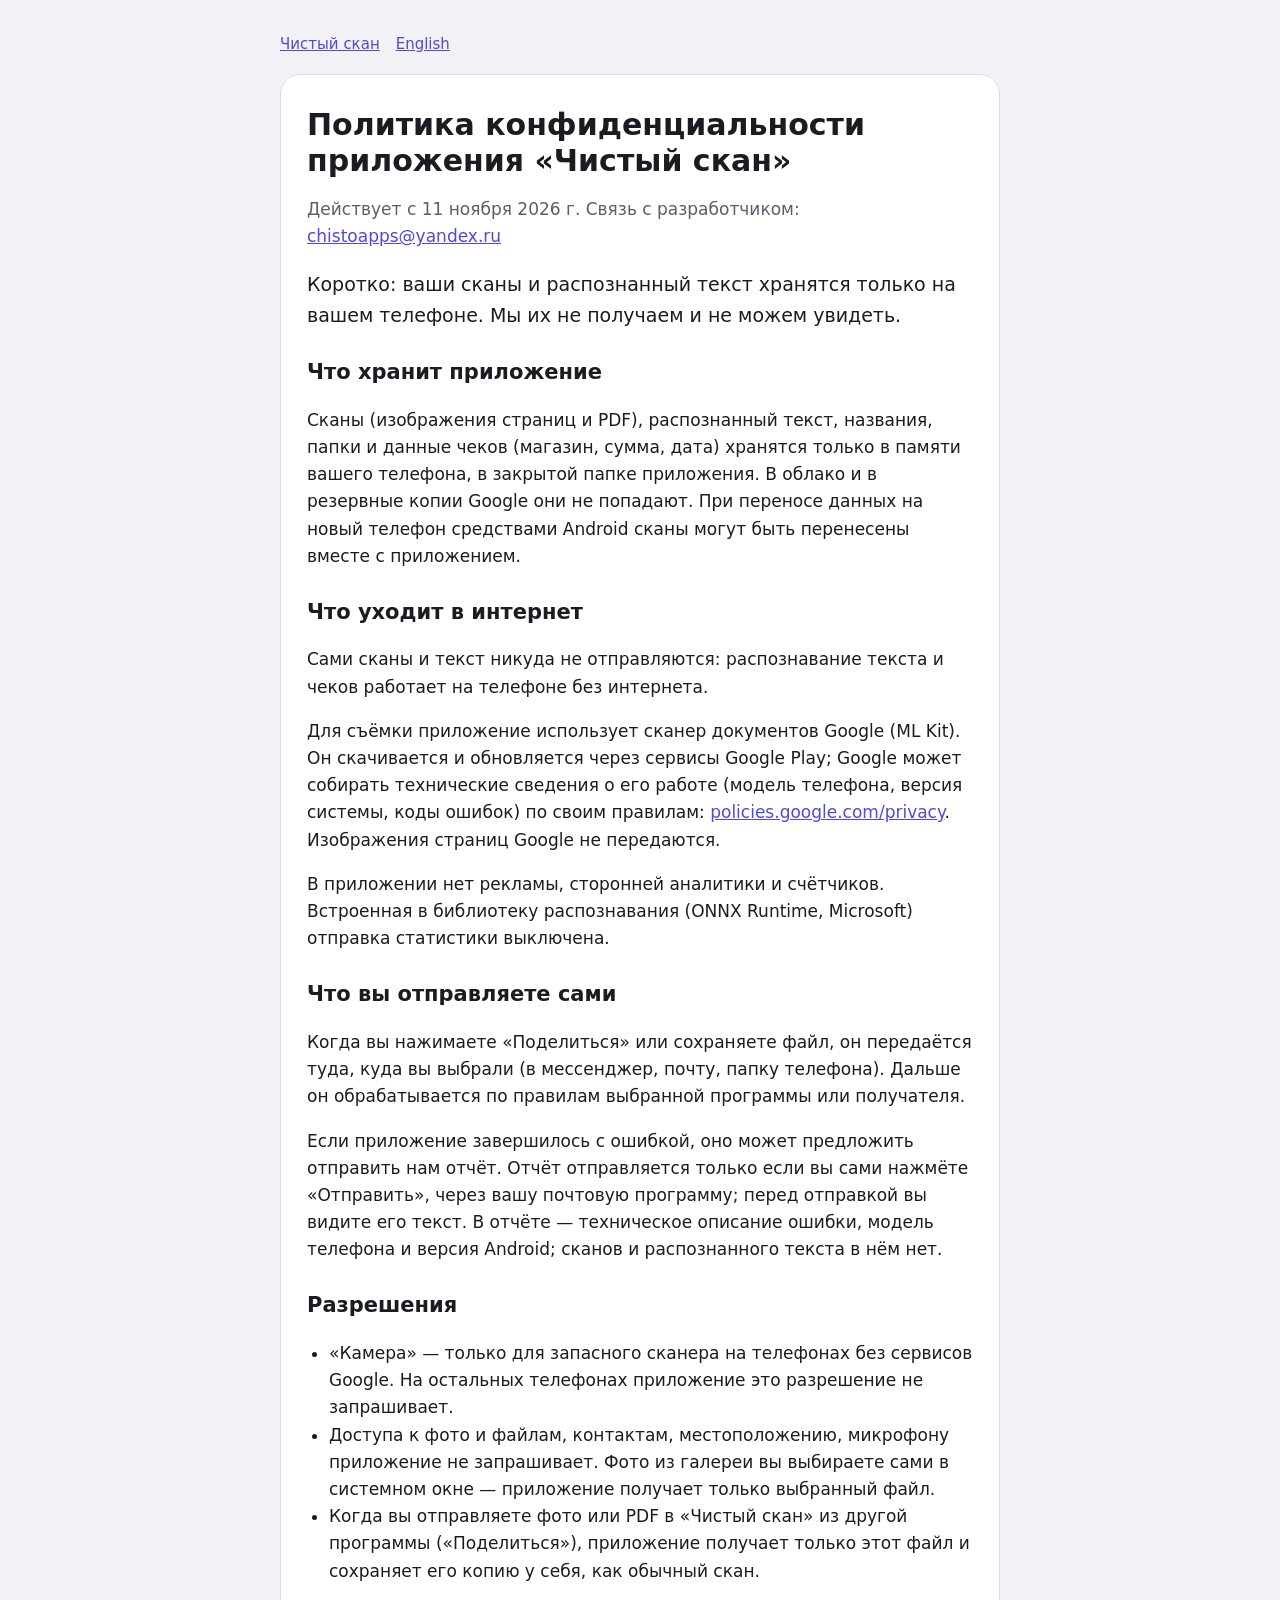
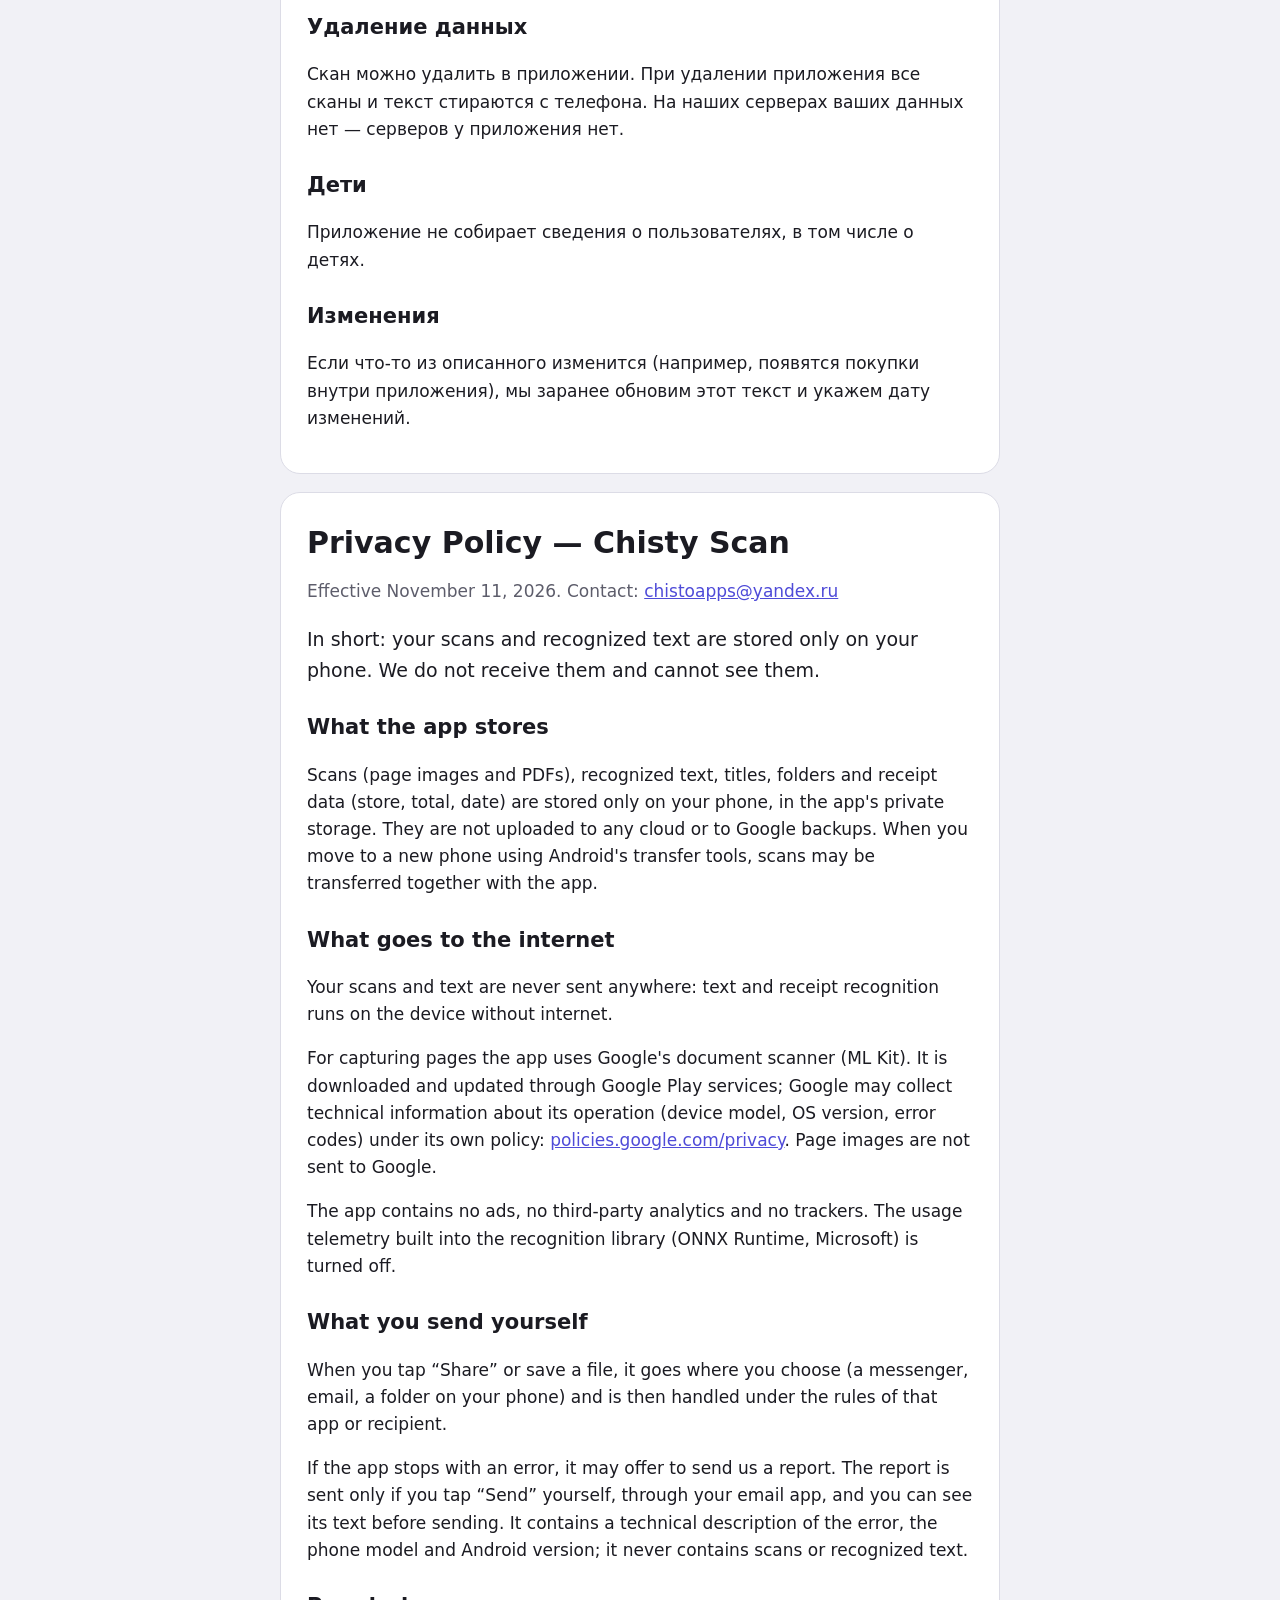
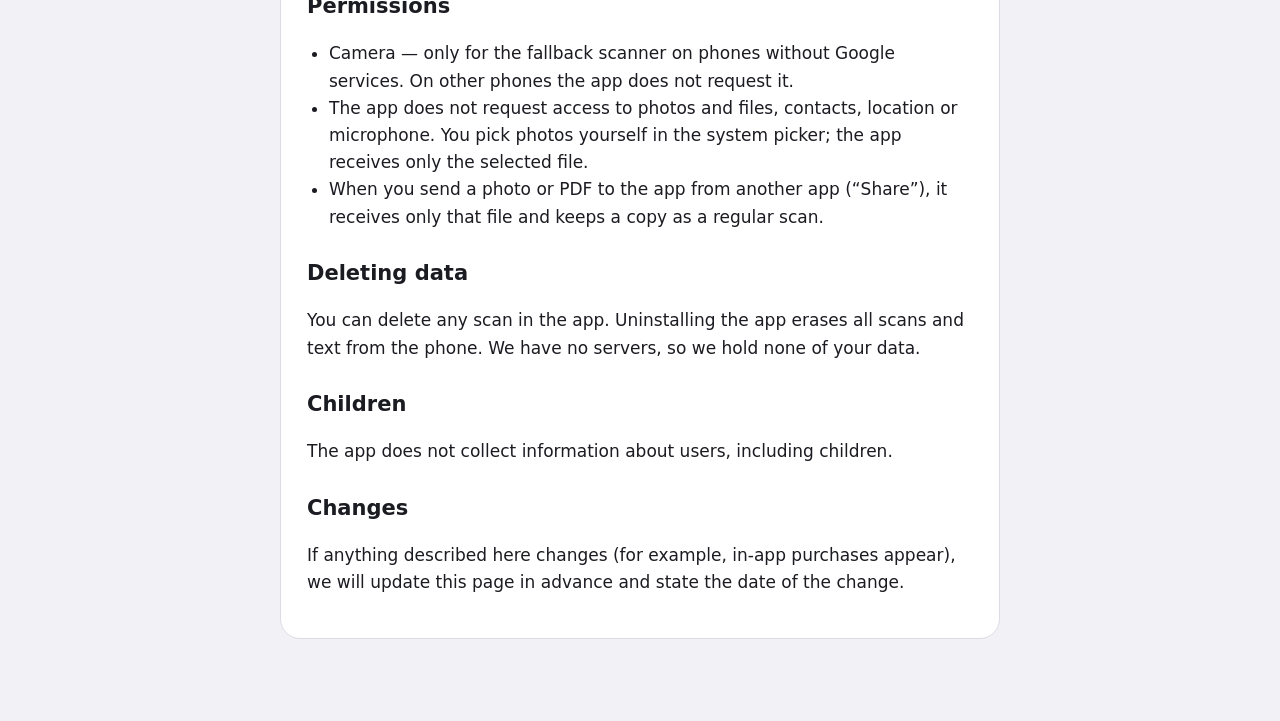
==== privacy/index.html @ bea652b1 "Create index.html" ====
<!DOCTYPE html>
<html lang="ru">
<head>
<meta charset="utf-8">
<meta name="viewport" content="width=device-width, initial-scale=1">
<title>Политика конфиденциальности — Чистый скан</title>
<link rel="stylesheet" href="/style.css">
</head>
<body>
<main>
<nav><a href="/">Чистый скан</a><a href="#en">English</a></nav>

<div class="card">
<h1>Политика конфиденциальности приложения «Чистый скан»</h1>
<p class="muted">Действует с 11 ноября 2026 г. Связь с разработчиком: <a href="mailto:chistoapps@yandex.ru">chistoapps@yandex.ru</a></p>
<p class="lead">Коротко: ваши сканы и распознанный текст хранятся только на вашем телефоне. Мы их не получаем и не можем увидеть.</p>

<h2>Что хранит приложение</h2>
<p>Сканы (изображения страниц и PDF), распознанный текст, названия, папки и данные чеков (магазин, сумма, дата) хранятся только в памяти вашего телефона, в закрытой папке приложения. В облако и в резервные копии Google они не попадают. При переносе данных на новый телефон средствами Android сканы могут быть перенесены вместе с приложением.</p>

<h2>Что уходит в интернет</h2>
<p>Сами сканы и текст никуда не отправляются: распознавание текста и чеков работает на телефоне без интернета.</p>
<p>Для съёмки приложение использует сканер документов Google (ML Kit). Он скачивается и обновляется через сервисы Google Play; Google может собирать технические сведения о его работе (модель телефона, версия системы, коды ошибок) по своим правилам: <a href="https://policies.google.com/privacy">policies.google.com/privacy</a>. Изображения страниц Google не передаются.</p>
<p>В приложении нет рекламы, сторонней аналитики и счётчиков. Встроенная в библиотеку распознавания (ONNX Runtime, Microsoft) отправка статистики выключена.</p>

<h2>Что вы отправляете сами</h2>
<p>Когда вы нажимаете «Поделиться» или сохраняете файл, он передаётся туда, куда вы выбрали (в мессенджер, почту, папку телефона). Дальше он обрабатывается по правилам выбранной программы или получателя.</p>
<p>Если приложение завершилось с ошибкой, оно может предложить отправить нам отчёт. Отчёт отправляется только если вы сами нажмёте «Отправить», через вашу почтовую программу; перед отправкой вы видите его текст. В отчёте — техническое описание ошибки, модель телефона и версия Android; сканов и распознанного текста в нём нет.</p>

<h2>Разрешения</h2>
<ul>
<li>«Камера» — только для запасного сканера на телефонах без сервисов Google. На остальных телефонах приложение это разрешение не запрашивает.</li>
<li>Доступа к фото и файлам, контактам, местоположению, микрофону приложение не запрашивает. Фото из галереи вы выбираете сами в системном окне — приложение получает только выбранный файл.</li>
<li>Когда вы отправляете фото или PDF в «Чистый скан» из другой программы («Поделиться»), приложение получает только этот файл и сохраняет его копию у себя, как обычный скан.</li>
</ul>

<h2>Удаление данных</h2>
<p>Скан можно удалить в приложении. При удалении приложения все сканы и текст стираются с телефона. На наших серверах ваших данных нет — серверов у приложения нет.</p>

<h2>Дети</h2>
<p>Приложение не собирает сведения о пользователях, в том числе о детях.</p>

<h2>Изменения</h2>
<p>Если что-то из описанного изменится (например, появятся покупки внутри приложения), мы заранее обновим этот текст и укажем дату изменений.</p>
</div>

<div class="card" id="en" lang="en">
<h1>Privacy Policy — Chisty Scan</h1>
<p class="muted">Effective November 11, 2026. Contact: <a href="mailto:chistoapps@yandex.ru">chistoapps@yandex.ru</a></p>
<p class="lead">In short: your scans and recognized text are stored only on your phone. We do not receive them and cannot see them.</p>

<h2>What the app stores</h2>
<p>Scans (page images and PDFs), recognized text, titles, folders and receipt data (store, total, date) are stored only on your phone, in the app's private storage. They are not uploaded to any cloud or to Google backups. When you move to a new phone using Android's transfer tools, scans may be transferred together with the app.</p>

<h2>What goes to the internet</h2>
<p>Your scans and text are never sent anywhere: text and receipt recognition runs on the device without internet.</p>
<p>For capturing pages the app uses Google's document scanner (ML Kit). It is downloaded and updated through Google Play services; Google may collect technical information about its operation (device model, OS version, error codes) under its own policy: <a href="https://policies.google.com/privacy">policies.google.com/privacy</a>. Page images are not sent to Google.</p>
<p>The app contains no ads, no third-party analytics and no trackers. The usage telemetry built into the recognition library (ONNX Runtime, Microsoft) is turned off.</p>

<h2>What you send yourself</h2>
<p>When you tap “Share” or save a file, it goes where you choose (a messenger, email, a folder on your phone) and is then handled under the rules of that app or recipient.</p>
<p>If the app stops with an error, it may offer to send us a report. The report is sent only if you tap “Send” yourself, through your email app, and you can see its text before sending. It contains a technical description of the error, the phone model and Android version; it never contains scans or recognized text.</p>

<h2>Permissions</h2>
<ul>
<li>Camera — only for the fallback scanner on phones without Google services. On other phones the app does not request it.</li>
<li>The app does not request access to photos and files, contacts, location or microphone. You pick photos yourself in the system picker; the app receives only the selected file.</li>
<li>When you send a photo or PDF to the app from another app (“Share”), it receives only that file and keeps a copy as a regular scan.</li>
</ul>

<h2>Deleting data</h2>
<p>You can delete any scan in the app. Uninstalling the app erases all scans and text from the phone. We have no servers, so we hold none of your data.</p>

<h2>Children</h2>
<p>The app does not collect information about users, including children.</p>

<h2>Changes</h2>
<p>If anything described here changes (for example, in-app purchases appear), we will update this page in advance and state the date of the change.</p>
</div>
</main>
</body>
</html>
---- style.css ----
:root{--bg:#F1F1F6;--fg:#1b1b22;--muted:#5d5d6b;--acc:#4F4BD8;--card:#fff;--line:#dcdce6}
@media (prefers-color-scheme:dark){:root{--bg:#111216;--fg:#ececf2;--muted:#a3a3b2;--acc:#A9A7FF;--card:#1b1c22;--line:#2c2d36}}
*{box-sizing:border-box}
body{margin:0;background:var(--bg);color:var(--fg);font:17px/1.6 system-ui,-apple-system,"Segoe UI",Roboto,sans-serif}
main{max-width:760px;margin:0 auto;padding:32px 20px 64px}
.card{background:var(--card);border:1px solid var(--line);border-radius:20px;padding:24px 26px;margin:18px 0}
h1{font-size:30px;line-height:1.2;margin:8px 0 6px}
h2{font-size:21px;margin:26px 0 6px}
p,li{color:var(--fg)}
.muted{color:var(--muted)}
a{color:var(--acc)}
nav{display:flex;gap:16px;flex-wrap:wrap;font-size:15px}
ul{padding-left:22px}
.lead{font-size:19px}
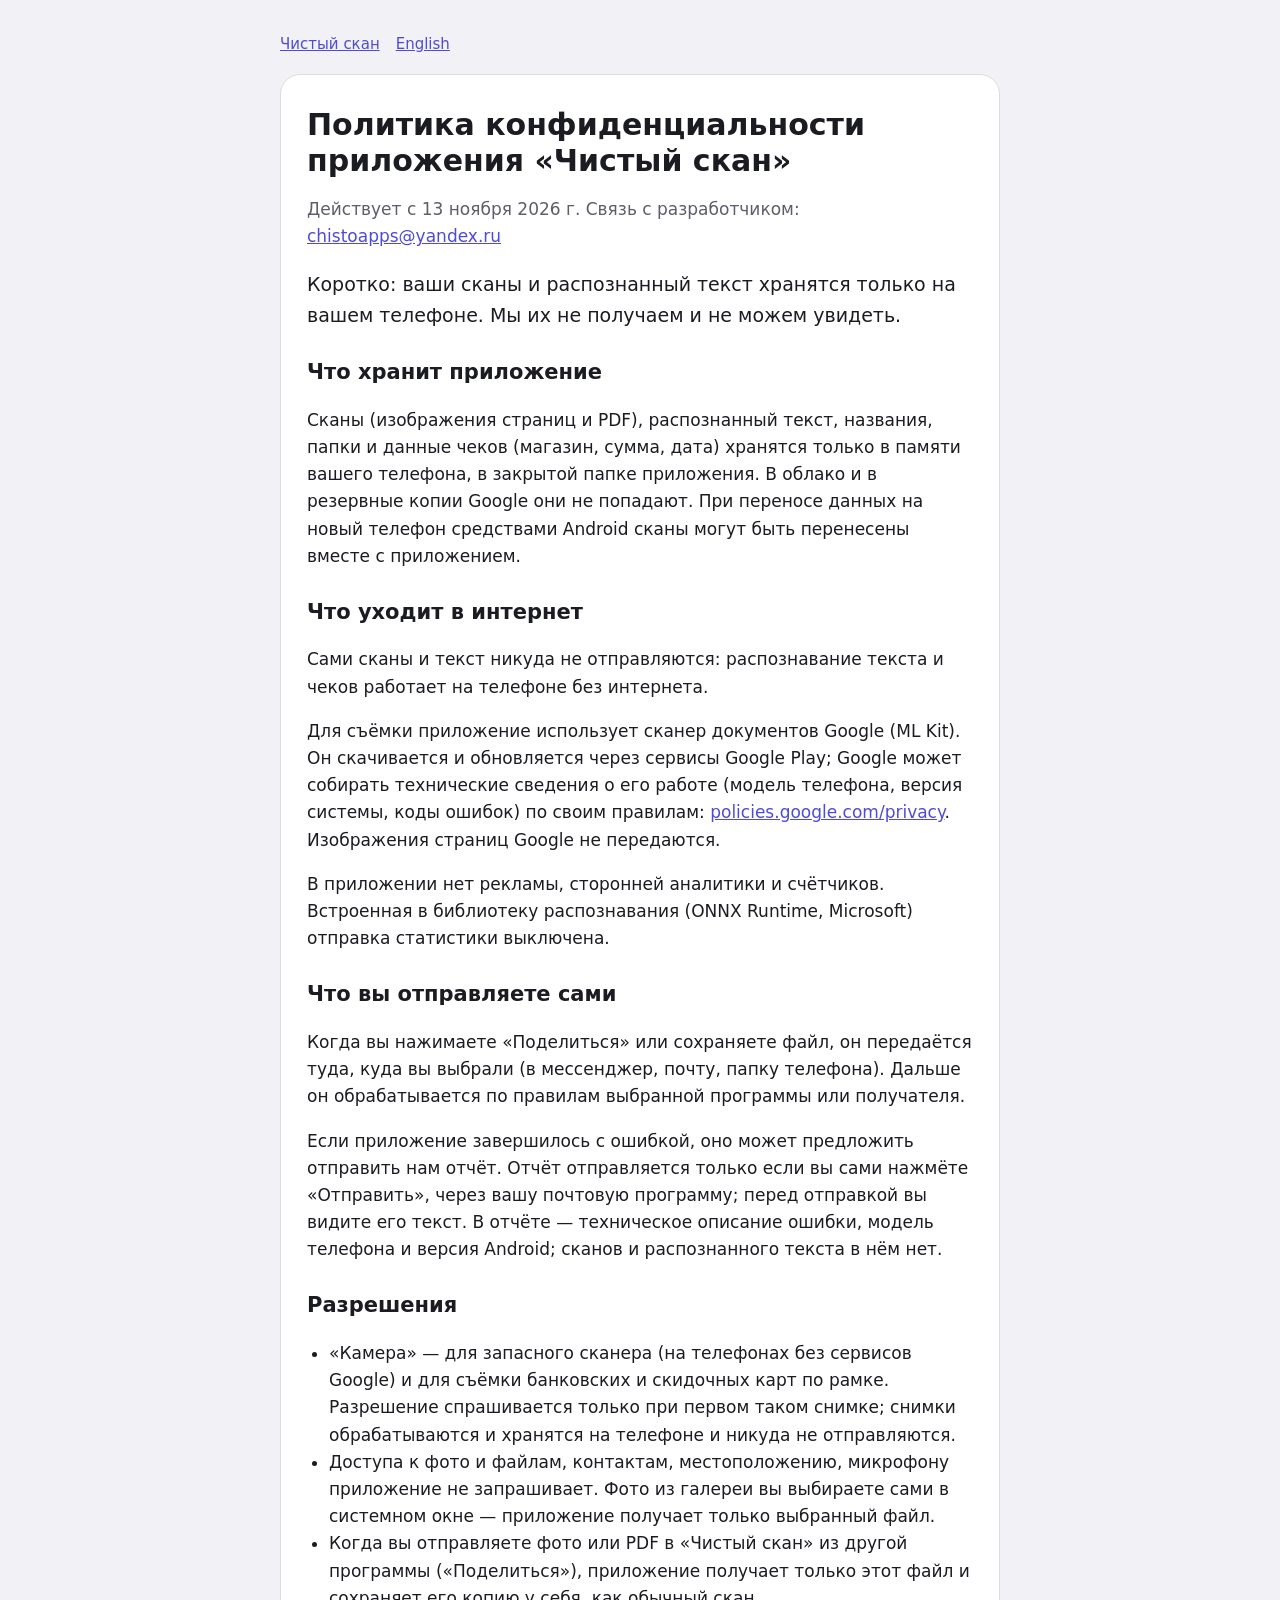
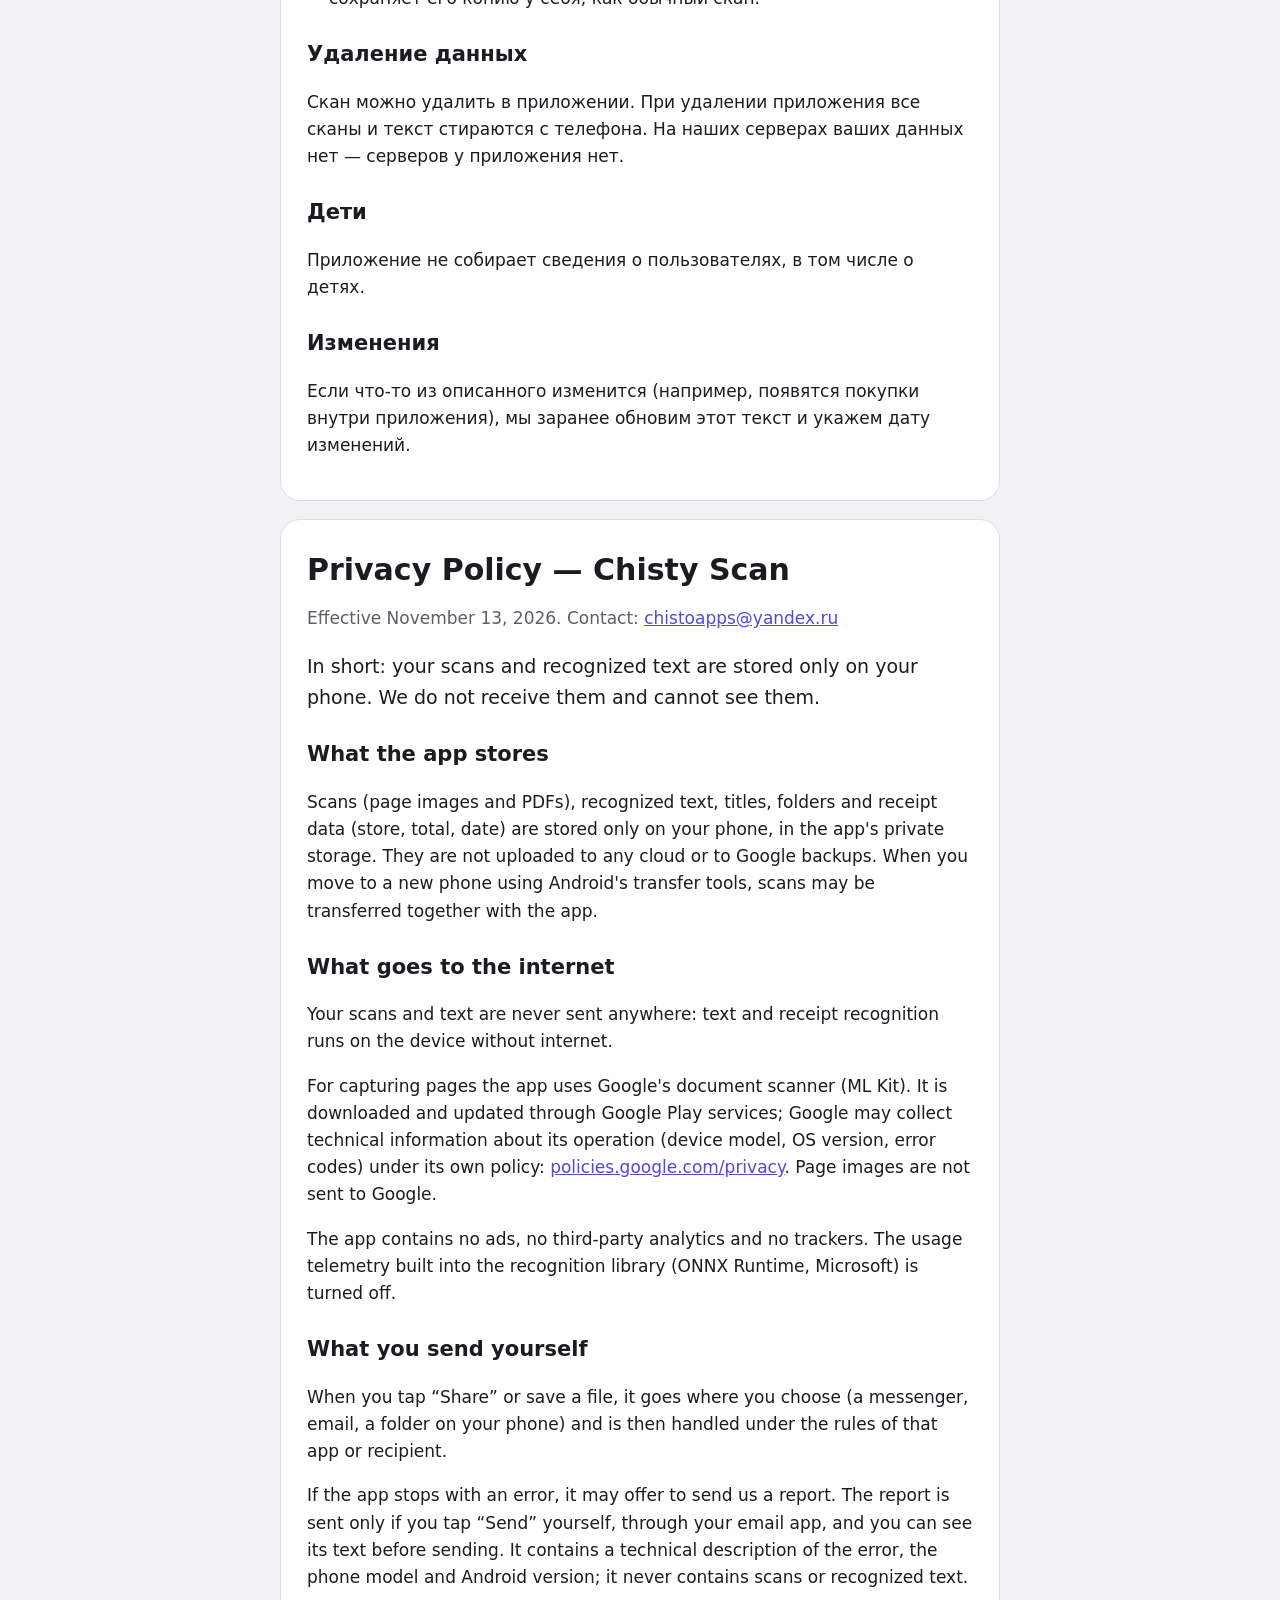
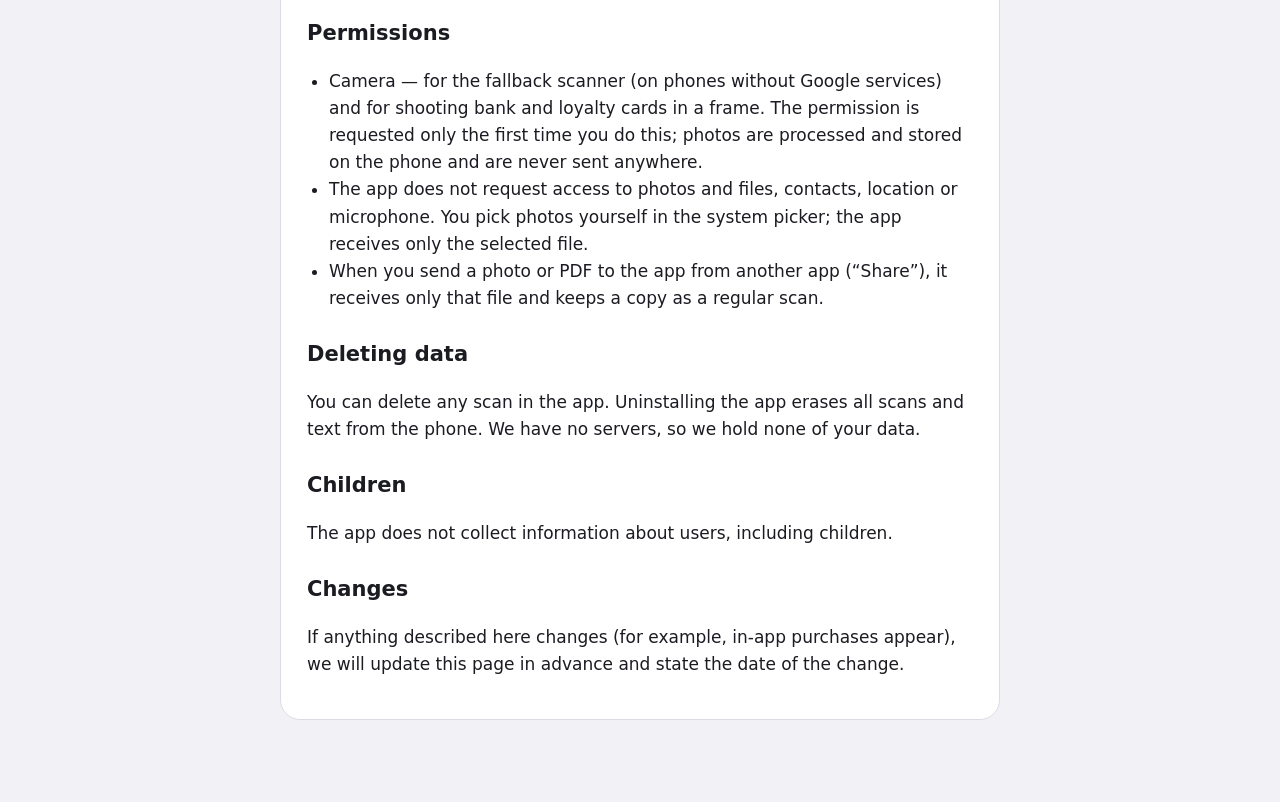
==== commit 925afa59: "Privacy: camera for card capture (13.11)" ====
--- a/privacy/index.html
+++ b/privacy/index.html
@@ -12,7 +12,7 @@
 
 <div class="card">
 <h1>Политика конфиденциальности приложения «Чистый скан»</h1>
-<p class="muted">Действует с 11 ноября 2026 г. Связь с разработчиком: <a href="mailto:chistoapps@yandex.ru">chistoapps@yandex.ru</a></p>
+<p class="muted">Действует с 13 ноября 2026 г. Связь с разработчиком: <a href="mailto:chistoapps@yandex.ru">chistoapps@yandex.ru</a></p>
 <p class="lead">Коротко: ваши сканы и распознанный текст хранятся только на вашем телефоне. Мы их не получаем и не можем увидеть.</p>
 
 <h2>Что хранит приложение</h2>
@@ -29,7 +29,7 @@
 
 <h2>Разрешения</h2>
 <ul>
-<li>«Камера» — только для запасного сканера на телефонах без сервисов Google. На остальных телефонах приложение это разрешение не запрашивает.</li>
+<li>«Камера» — для запасного сканера (на телефонах без сервисов Google) и для съёмки банковских и скидочных карт по рамке. Разрешение спрашивается только при первом таком снимке; снимки обрабатываются и хранятся на телефоне и никуда не отправляются.</li>
 <li>Доступа к фото и файлам, контактам, местоположению, микрофону приложение не запрашивает. Фото из галереи вы выбираете сами в системном окне — приложение получает только выбранный файл.</li>
 <li>Когда вы отправляете фото или PDF в «Чистый скан» из другой программы («Поделиться»), приложение получает только этот файл и сохраняет его копию у себя, как обычный скан.</li>
 </ul>
@@ -46,7 +46,7 @@
 
 <div class="card" id="en" lang="en">
 <h1>Privacy Policy — Chisty Scan</h1>
-<p class="muted">Effective November 11, 2026. Contact: <a href="mailto:chistoapps@yandex.ru">chistoapps@yandex.ru</a></p>
+<p class="muted">Effective November 13, 2026. Contact: <a href="mailto:chistoapps@yandex.ru">chistoapps@yandex.ru</a></p>
 <p class="lead">In short: your scans and recognized text are stored only on your phone. We do not receive them and cannot see them.</p>
 
 <h2>What the app stores</h2>
@@ -63,7 +63,7 @@
 
 <h2>Permissions</h2>
 <ul>
-<li>Camera — only for the fallback scanner on phones without Google services. On other phones the app does not request it.</li>
+<li>Camera — for the fallback scanner (on phones without Google services) and for shooting bank and loyalty cards in a frame. The permission is requested only the first time you do this; photos are processed and stored on the phone and are never sent anywhere.</li>
 <li>The app does not request access to photos and files, contacts, location or microphone. You pick photos yourself in the system picker; the app receives only the selected file.</li>
 <li>When you send a photo or PDF to the app from another app (“Share”), it receives only that file and keeps a copy as a regular scan.</li>
 </ul>
